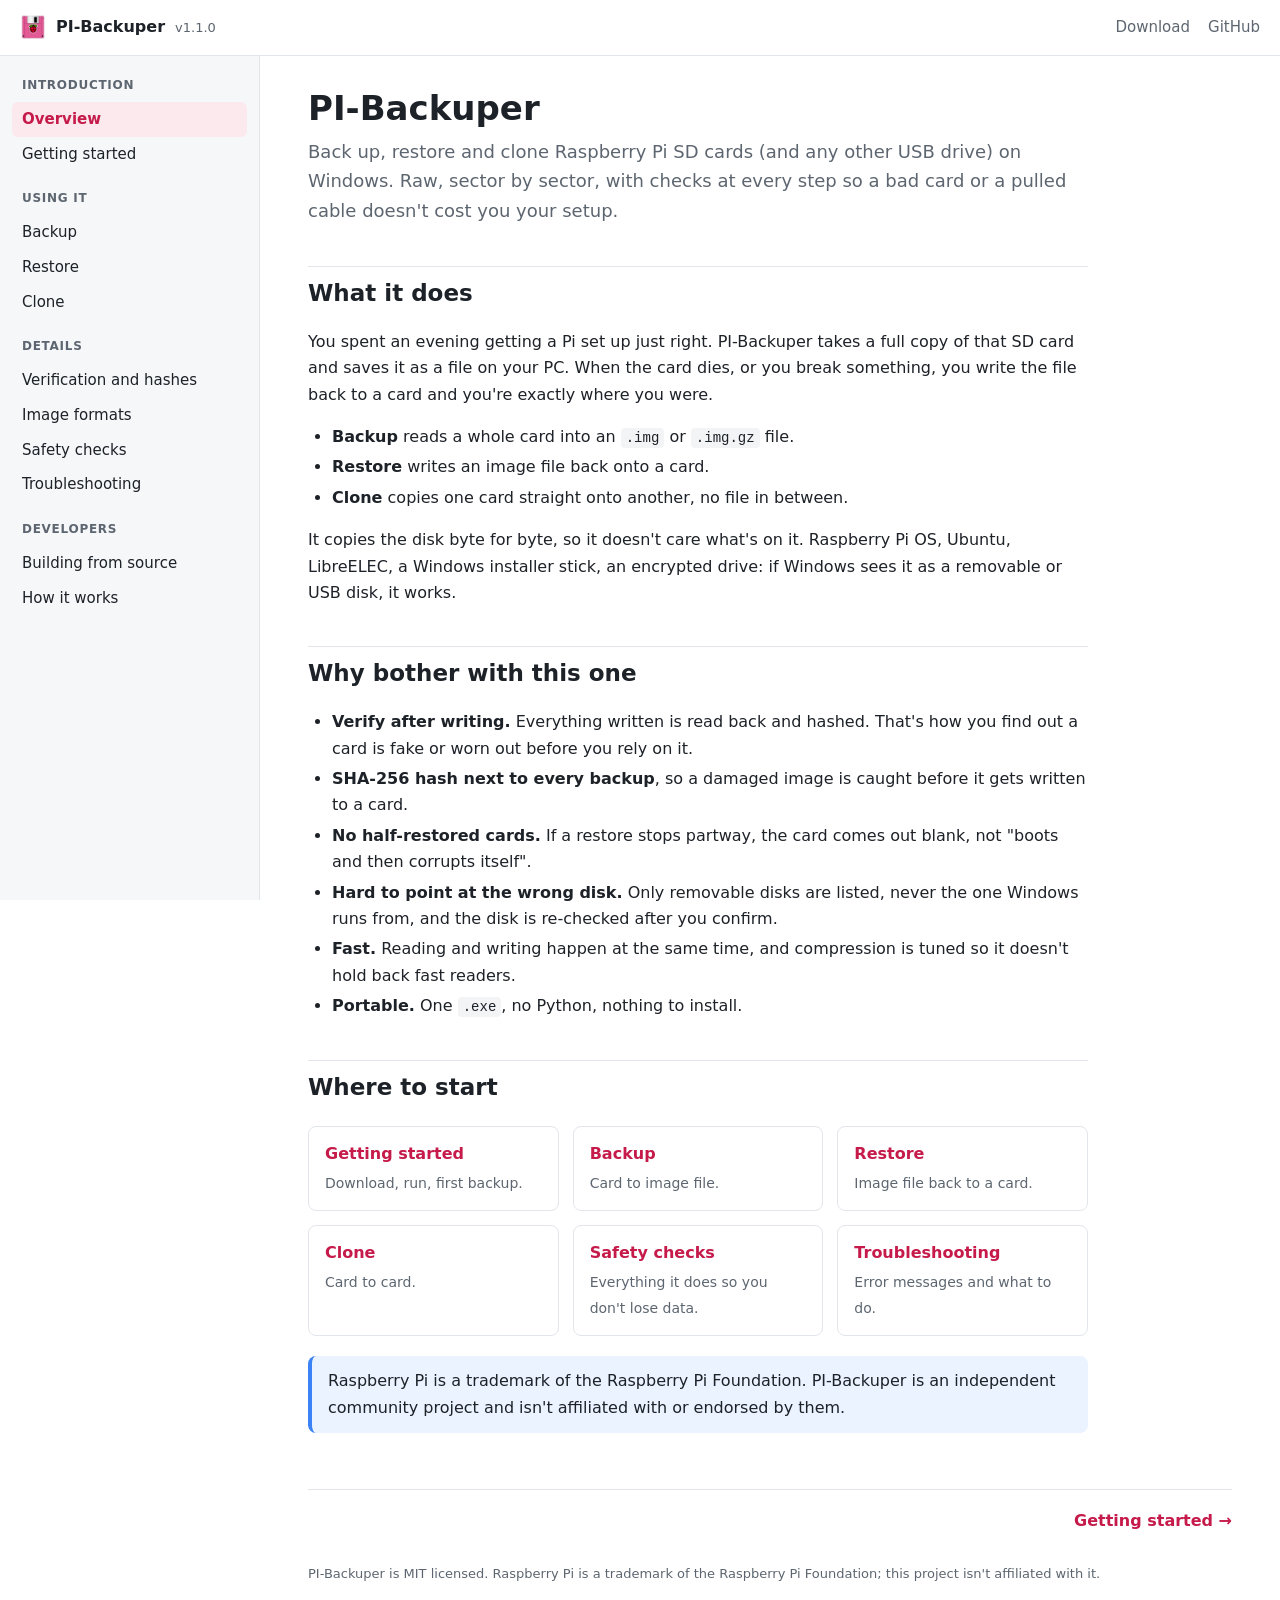
==== docs/index.html @ 6ed3c4c2 "PI-Backuper v1.1.0" ====
<!DOCTYPE html>
<html lang="en">
<head>
<meta charset="utf-8">
<meta name="viewport" content="width=device-width, initial-scale=1">
<title>PI-Backuper</title>
<meta name="description" content="Back up, restore and clone Raspberry Pi SD cards (and any other USB drive) on Windows. Raw, sector by sector, with checks at every step so a bad card or a pulled cable doesn&#x27;t cost you your setup.">
<link rel="icon" href="favicon.ico">
<link rel="stylesheet" href="style.css">
</head>
<body>
<header class="top">
  <button id="menu-btn" aria-label="Menu">&#9776;</button>
  <a class="brand" href="index.html"><img src="favicon.ico" alt="">PI-Backuper <span class="ver">v1.1.0</span></a>
  <div class="links">
    <a href="https://github.com/cfunkz/PI-Backuper/releases">Download</a>
    <a href="https://github.com/cfunkz/PI-Backuper">GitHub</a>
  </div>
</header>
<div class="layout">
<nav class="side">
<h4>Introduction</h4>
<a href="index.html" class="active">Overview</a>
<a href="getting-started.html">Getting started</a>
<h4>Using it</h4>
<a href="backup.html">Backup</a>
<a href="restore.html">Restore</a>
<a href="clone.html">Clone</a>
<h4>Details</h4>
<a href="verification.html">Verification and hashes</a>
<a href="gzip.html">Image formats</a>
<a href="safety.html">Safety checks</a>
<a href="troubleshooting.html">Troubleshooting</a>
<h4>Developers</h4>
<a href="building.html">Building from source</a>
<a href="how-it-works.html">How it works</a>
</nav>
<main>
<article>
<h1>PI-Backuper</h1>
<p class="lead">Back up, restore and clone Raspberry Pi SD cards (and any other USB drive) on Windows. Raw, sector by sector, with checks at every step so a bad card or a pulled cable doesn't cost you your setup.</p>

<h2 id="what-it-does">What it does</h2>
<p>You spent an evening getting a Pi set up just right. PI-Backuper takes a full copy of that SD card and saves it as a file on your PC. When the card dies, or you break something, you write the file back to a card and you're exactly where you were.</p>
<ul>
  <li><strong>Backup</strong> reads a whole card into an <code>.img</code> or <code>.img.gz</code> file.</li>
  <li><strong>Restore</strong> writes an image file back onto a card.</li>
  <li><strong>Clone</strong> copies one card straight onto another, no file in between.</li>
</ul>
<p>It copies the disk byte for byte, so it doesn't care what's on it. Raspberry Pi OS, Ubuntu, LibreELEC, a Windows installer stick, an encrypted drive: if Windows sees it as a removable or USB disk, it works.</p>

<h2 id="why-bother-with-this-one">Why bother with this one</h2>
<ul>
  <li><strong>Verify after writing.</strong> Everything written is read back and hashed. That's how you find out a card is fake or worn out before you rely on it.</li>
  <li><strong>SHA-256 hash next to every backup</strong>, so a damaged image is caught before it gets written to a card.</li>
  <li><strong>No half-restored cards.</strong> If a restore stops partway, the card comes out blank, not "boots and then corrupts itself".</li>
  <li><strong>Hard to point at the wrong disk.</strong> Only removable disks are listed, never the one Windows runs from, and the disk is re-checked after you confirm.</li>
  <li><strong>Fast.</strong> Reading and writing happen at the same time, and compression is tuned so it doesn't hold back fast readers.</li>
  <li><strong>Portable.</strong> One <code>.exe</code>, no Python, nothing to install.</li>
</ul>

<h2 id="where-to-start">Where to start</h2>
<div class="cards">
  <a href="getting-started.html"><strong>Getting started</strong><span>Download, run, first backup.</span></a>
  <a href="backup.html"><strong>Backup</strong><span>Card to image file.</span></a>
  <a href="restore.html"><strong>Restore</strong><span>Image file back to a card.</span></a>
  <a href="clone.html"><strong>Clone</strong><span>Card to card.</span></a>
  <a href="safety.html"><strong>Safety checks</strong><span>Everything it does so you don't lose data.</span></a>
  <a href="troubleshooting.html"><strong>Troubleshooting</strong><span>Error messages and what to do.</span></a>
</div>

<div class="note"><p>Raspberry Pi is a trademark of the Raspberry Pi Foundation. PI-Backuper is an independent community project and isn't affiliated with or endorsed by them.</p></div>

</article>
<div class="pager"><span></span><a href="getting-started.html">Getting started &rarr;</a></div>
<footer>PI-Backuper is MIT licensed. Raspberry Pi is a trademark of the Raspberry Pi Foundation; this project isn't affiliated with it.</footer>
</main>
</div>
<script src="site.js"></script>
</body>
</html>
---- docs/style.css ----
:root {
  --bg: #ffffff;
  --bg-soft: #f6f7f9;
  --text: #1d2228;
  --muted: #5d6670;
  --line: #e2e5e9;
  --accent: #c51a4a;
  --accent-soft: #fbe9ee;
  --code-bg: #f3f4f6;
  --warn-bg: #fff7e0;
  --warn-line: #e5b400;
  --note-bg: #eaf3ff;
  --note-line: #3b82f6;
  --side: 260px;
}
@media (prefers-color-scheme: dark) {
  :root {
    --bg: #15181c;
    --bg-soft: #1b1f24;
    --text: #e3e6ea;
    --muted: #9aa3ad;
    --line: #2c3238;
    --accent: #ff5c86;
    --accent-soft: #3a1f28;
    --code-bg: #22272e;
    --warn-bg: #2f2814;
    --warn-line: #c99a00;
    --note-bg: #16263a;
    --note-line: #4c8fe8;
  }
}

* { box-sizing: border-box; }
html { scroll-padding-top: 70px; }
body {
  margin: 0;
  font: 16px/1.65 system-ui, -apple-system, "Segoe UI", Roboto, sans-serif;
  color: var(--text);
  background: var(--bg);
}
a { color: var(--accent); text-decoration: none; }
a:hover { text-decoration: underline; }

header.top {
  position: sticky; top: 0; z-index: 10;
  display: flex; align-items: center; gap: 12px;
  height: 56px; padding: 0 20px;
  background: var(--bg); border-bottom: 1px solid var(--line);
}
header.top .brand { display: flex; align-items: center; gap: 10px; font-weight: 700; color: var(--text); }
header.top .brand img { width: 26px; height: 26px; }
header.top .brand .ver { font-weight: 400; font-size: 13px; color: var(--muted); }
header.top .links { margin-left: auto; display: flex; gap: 18px; font-size: 15px; }
header.top .links a { color: var(--muted); }
header.top .links a:hover { color: var(--text); }
#menu-btn {
  display: none; border: 1px solid var(--line); background: var(--bg-soft);
  color: var(--text); border-radius: 6px; padding: 4px 10px; font-size: 15px; cursor: pointer;
}

.layout { display: flex; }
nav.side {
  position: sticky; top: 56px; align-self: flex-start;
  width: var(--side); flex-shrink: 0; height: calc(100vh - 56px); overflow-y: auto;
  padding: 20px 12px 40px; border-right: 1px solid var(--line); background: var(--bg-soft);
}
nav.side h4 {
  margin: 18px 10px 6px; font-size: 12px; text-transform: uppercase;
  letter-spacing: .06em; color: var(--muted);
}
nav.side h4:first-child { margin-top: 0; }
nav.side a { display: block; padding: 5px 10px; border-radius: 6px; color: var(--text); font-size: 15px; }
nav.side a:hover { background: var(--line); text-decoration: none; }
nav.side a.active { background: var(--accent-soft); color: var(--accent); font-weight: 600; }

main { flex: 1; min-width: 0; padding: 32px 48px 80px; }
article { max-width: 780px; }
article h1 { font-size: 34px; line-height: 1.2; margin: 0 0 8px; }
article .lead { font-size: 18px; color: var(--muted); margin: 0 0 28px; }
article h2 { font-size: 23px; margin: 40px 0 10px; padding-top: 8px; border-top: 1px solid var(--line); }
article h3 { font-size: 18px; margin: 28px 0 8px; }
article img { max-width: 100%; border: 1px solid var(--line); border-radius: 8px; }
article ul, article ol { padding-left: 24px; }
article li { margin: 4px 0; }

code { font: 14px/1.5 ui-monospace, "Cascadia Code", Consolas, monospace; background: var(--code-bg); padding: 2px 5px; border-radius: 4px; }
pre { background: var(--code-bg); padding: 14px 16px; border-radius: 8px; overflow-x: auto; border: 1px solid var(--line); }
pre code { background: none; padding: 0; }

table { width: 100%; border-collapse: collapse; margin: 16px 0; font-size: 15px; }
th, td { text-align: left; padding: 8px 10px; border-bottom: 1px solid var(--line); vertical-align: top; }
th { background: var(--bg-soft); }

.box, .warn, .note { padding: 12px 16px; border-radius: 8px; margin: 18px 0; border-left: 4px solid; }
.box p:first-child, .warn p:first-child, .note p:first-child { margin-top: 0; }
.box p:last-child, .warn p:last-child, .note p:last-child { margin-bottom: 0; }
.warn { background: var(--warn-bg); border-color: var(--warn-line); }
.note { background: var(--note-bg); border-color: var(--note-line); }

.cards { display: grid; grid-template-columns: repeat(auto-fill, minmax(220px, 1fr)); gap: 14px; margin: 20px 0; }
.cards a { display: block; padding: 14px 16px; border: 1px solid var(--line); border-radius: 8px; color: var(--text); }
.cards a:hover { border-color: var(--accent); text-decoration: none; }
.cards a strong { display: block; color: var(--accent); margin-bottom: 2px; }
.cards a span { font-size: 14px; color: var(--muted); }

.pager { display: flex; justify-content: space-between; gap: 12px; margin-top: 56px; padding-top: 18px; border-top: 1px solid var(--line); }
.pager a { font-weight: 600; }
footer { margin-top: 28px; font-size: 13px; color: var(--muted); }

@media (max-width: 860px) {
  #menu-btn { display: block; }
  header.top .links { display: none; }
  nav.side {
    position: fixed; left: 0; top: 56px; z-index: 9;
    transform: translateX(-100%); transition: transform .2s;
    box-shadow: 2px 0 12px rgba(0,0,0,.15);
  }
  nav.side.open { transform: none; }
  main { padding: 24px 18px 60px; }
  article h1 { font-size: 28px; }
}
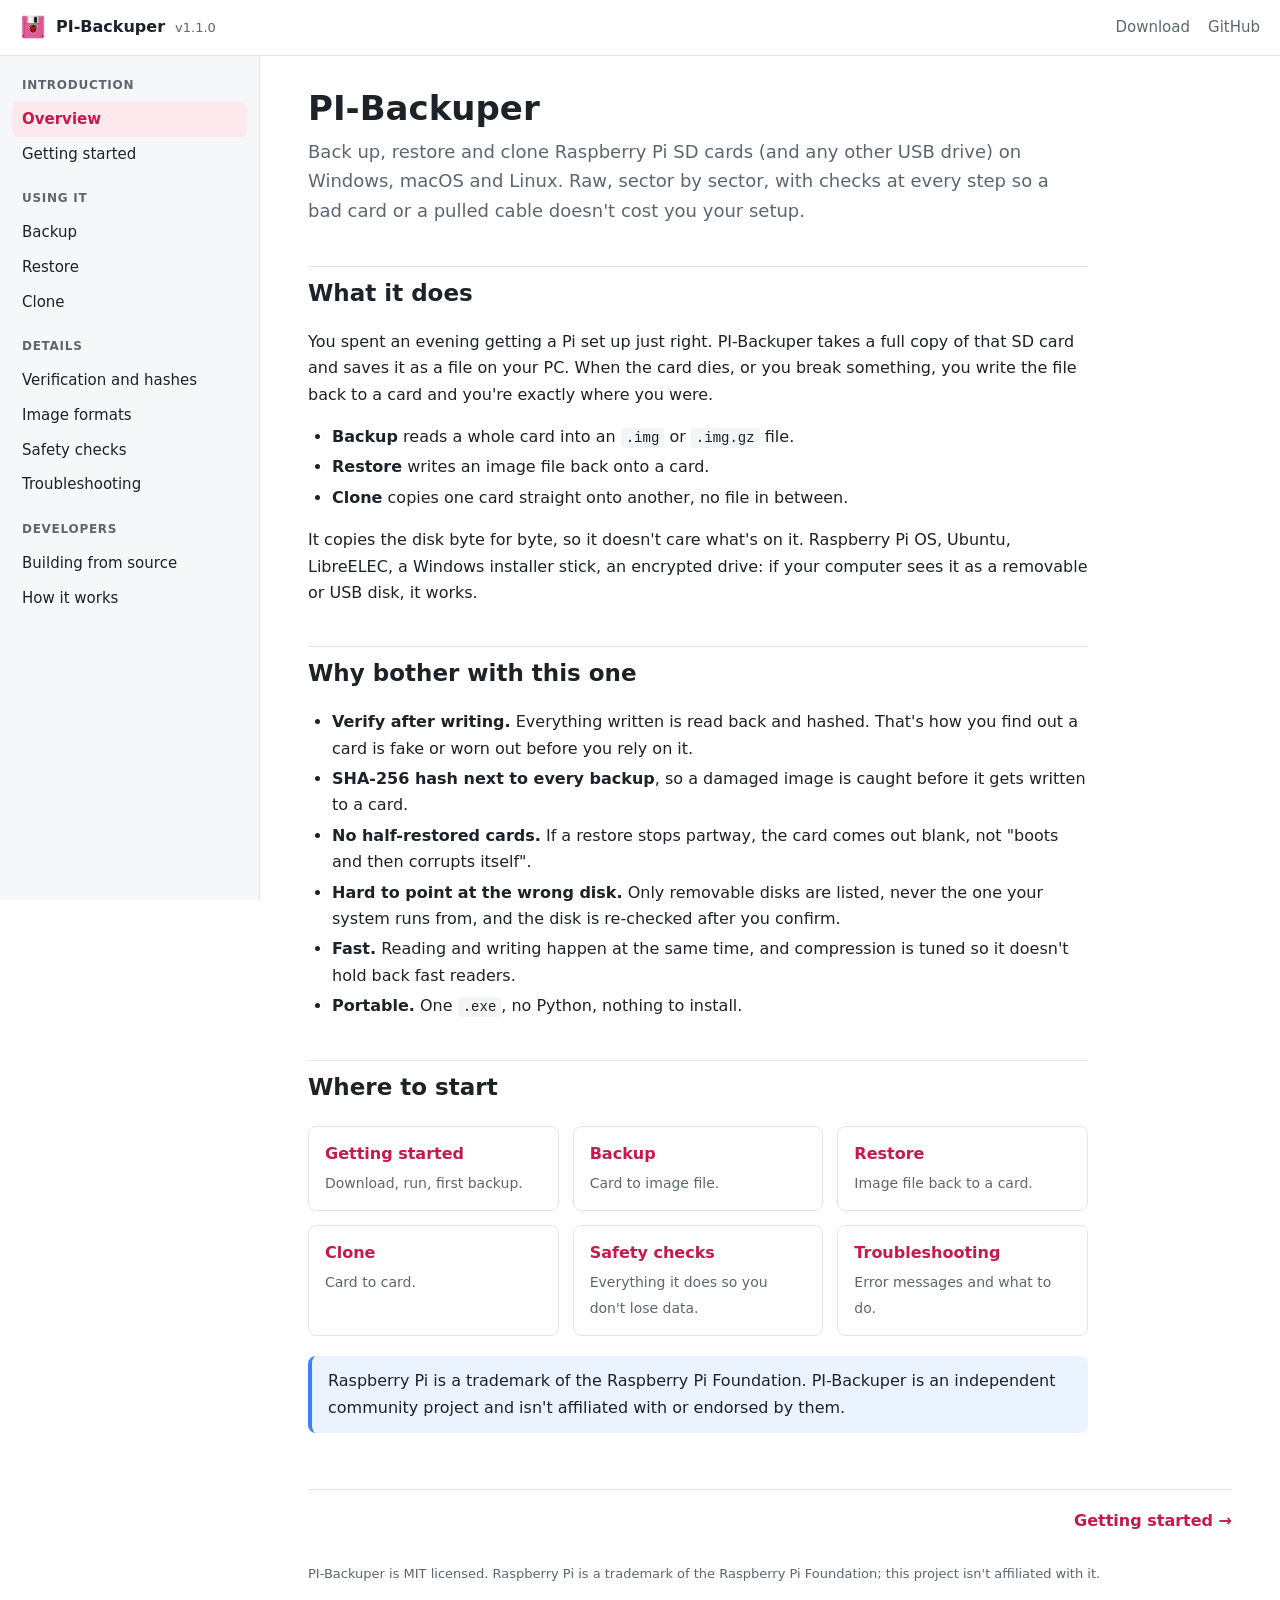
==== commit 8f356fab: "Run on macOS and Linux, and build releases for all three with GitHub Actions The disk code moves int" ====
--- a/docs/index.html
+++ b/docs/index.html
@@ -4,7 +4,7 @@
 <meta charset="utf-8">
 <meta name="viewport" content="width=device-width, initial-scale=1">
 <title>PI-Backuper</title>
-<meta name="description" content="Back up, restore and clone Raspberry Pi SD cards (and any other USB drive) on Windows. Raw, sector by sector, with checks at every step so a bad card or a pulled cable doesn&#x27;t cost you your setup.">
+<meta name="description" content="Back up, restore and clone Raspberry Pi SD cards (and any other USB drive) on Windows, macOS and Linux. Raw, sector by sector, with checks at every step so a bad card or a pulled cable doesn&#x27;t cost you your setup.">
 <link rel="icon" href="favicon.ico">
 <link rel="stylesheet" href="style.css">
 </head>
@@ -38,7 +38,7 @@
 <main>
 <article>
 <h1>PI-Backuper</h1>
-<p class="lead">Back up, restore and clone Raspberry Pi SD cards (and any other USB drive) on Windows. Raw, sector by sector, with checks at every step so a bad card or a pulled cable doesn't cost you your setup.</p>
+<p class="lead">Back up, restore and clone Raspberry Pi SD cards (and any other USB drive) on Windows, macOS and Linux. Raw, sector by sector, with checks at every step so a bad card or a pulled cable doesn't cost you your setup.</p>
 
 <h2 id="what-it-does">What it does</h2>
 <p>You spent an evening getting a Pi set up just right. PI-Backuper takes a full copy of that SD card and saves it as a file on your PC. When the card dies, or you break something, you write the file back to a card and you're exactly where you were.</p>
@@ -47,14 +47,14 @@
   <li><strong>Restore</strong> writes an image file back onto a card.</li>
   <li><strong>Clone</strong> copies one card straight onto another, no file in between.</li>
 </ul>
-<p>It copies the disk byte for byte, so it doesn't care what's on it. Raspberry Pi OS, Ubuntu, LibreELEC, a Windows installer stick, an encrypted drive: if Windows sees it as a removable or USB disk, it works.</p>
+<p>It copies the disk byte for byte, so it doesn't care what's on it. Raspberry Pi OS, Ubuntu, LibreELEC, a Windows installer stick, an encrypted drive: if your computer sees it as a removable or USB disk, it works.</p>
 
 <h2 id="why-bother-with-this-one">Why bother with this one</h2>
 <ul>
   <li><strong>Verify after writing.</strong> Everything written is read back and hashed. That's how you find out a card is fake or worn out before you rely on it.</li>
   <li><strong>SHA-256 hash next to every backup</strong>, so a damaged image is caught before it gets written to a card.</li>
   <li><strong>No half-restored cards.</strong> If a restore stops partway, the card comes out blank, not "boots and then corrupts itself".</li>
-  <li><strong>Hard to point at the wrong disk.</strong> Only removable disks are listed, never the one Windows runs from, and the disk is re-checked after you confirm.</li>
+  <li><strong>Hard to point at the wrong disk.</strong> Only removable disks are listed, never the one your system runs from, and the disk is re-checked after you confirm.</li>
   <li><strong>Fast.</strong> Reading and writing happen at the same time, and compression is tuned so it doesn't hold back fast readers.</li>
   <li><strong>Portable.</strong> One <code>.exe</code>, no Python, nothing to install.</li>
 </ul>
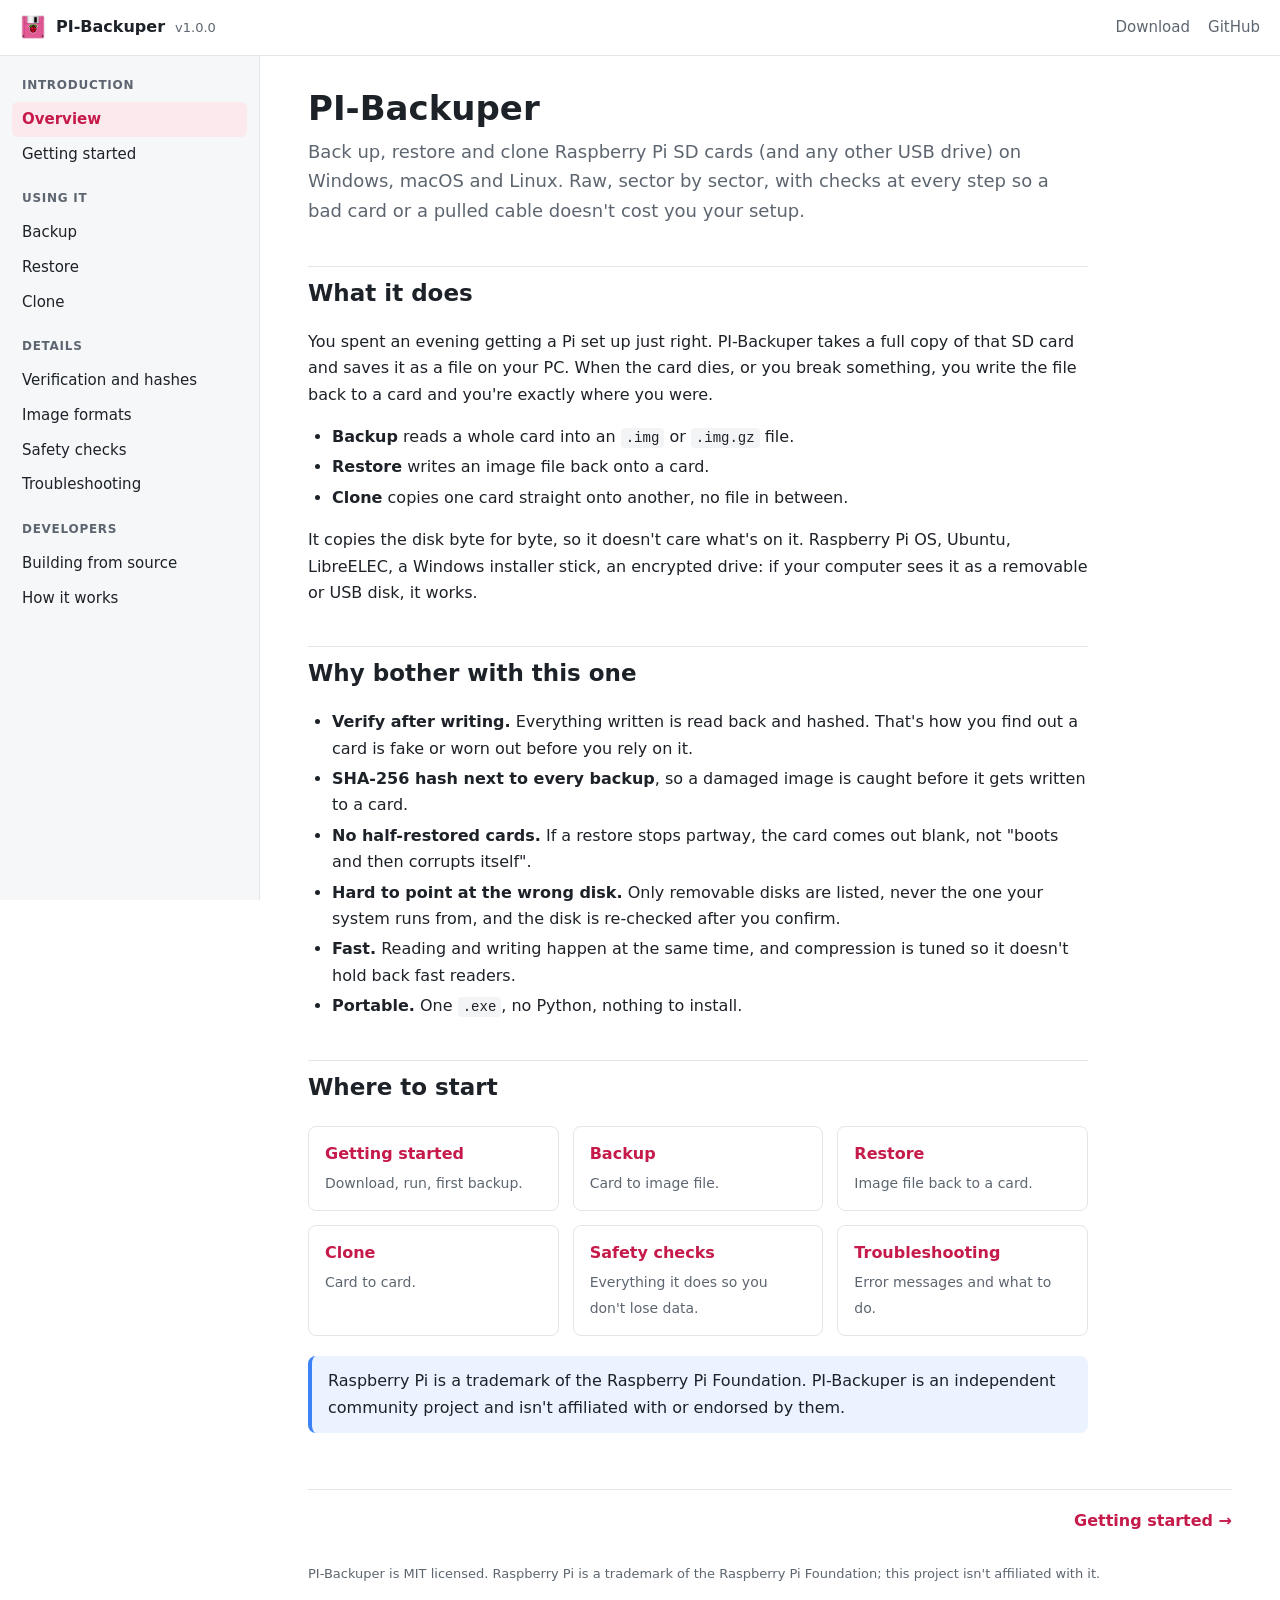
==== commit 487a5b1a: "PI-Backuper 1.0.0" ====
--- a/docs/index.html
+++ b/docs/index.html
@@ -11,7 +11,7 @@
 <body>
 <header class="top">
   <button id="menu-btn" aria-label="Menu">&#9776;</button>
-  <a class="brand" href="index.html"><img src="favicon.ico" alt="">PI-Backuper <span class="ver">v1.1.0</span></a>
+  <a class="brand" href="index.html"><img src="favicon.ico" alt="">PI-Backuper <span class="ver">v1.0.0</span></a>
   <div class="links">
     <a href="https://github.com/cfunkz/PI-Backuper/releases">Download</a>
     <a href="https://github.com/cfunkz/PI-Backuper">GitHub</a>
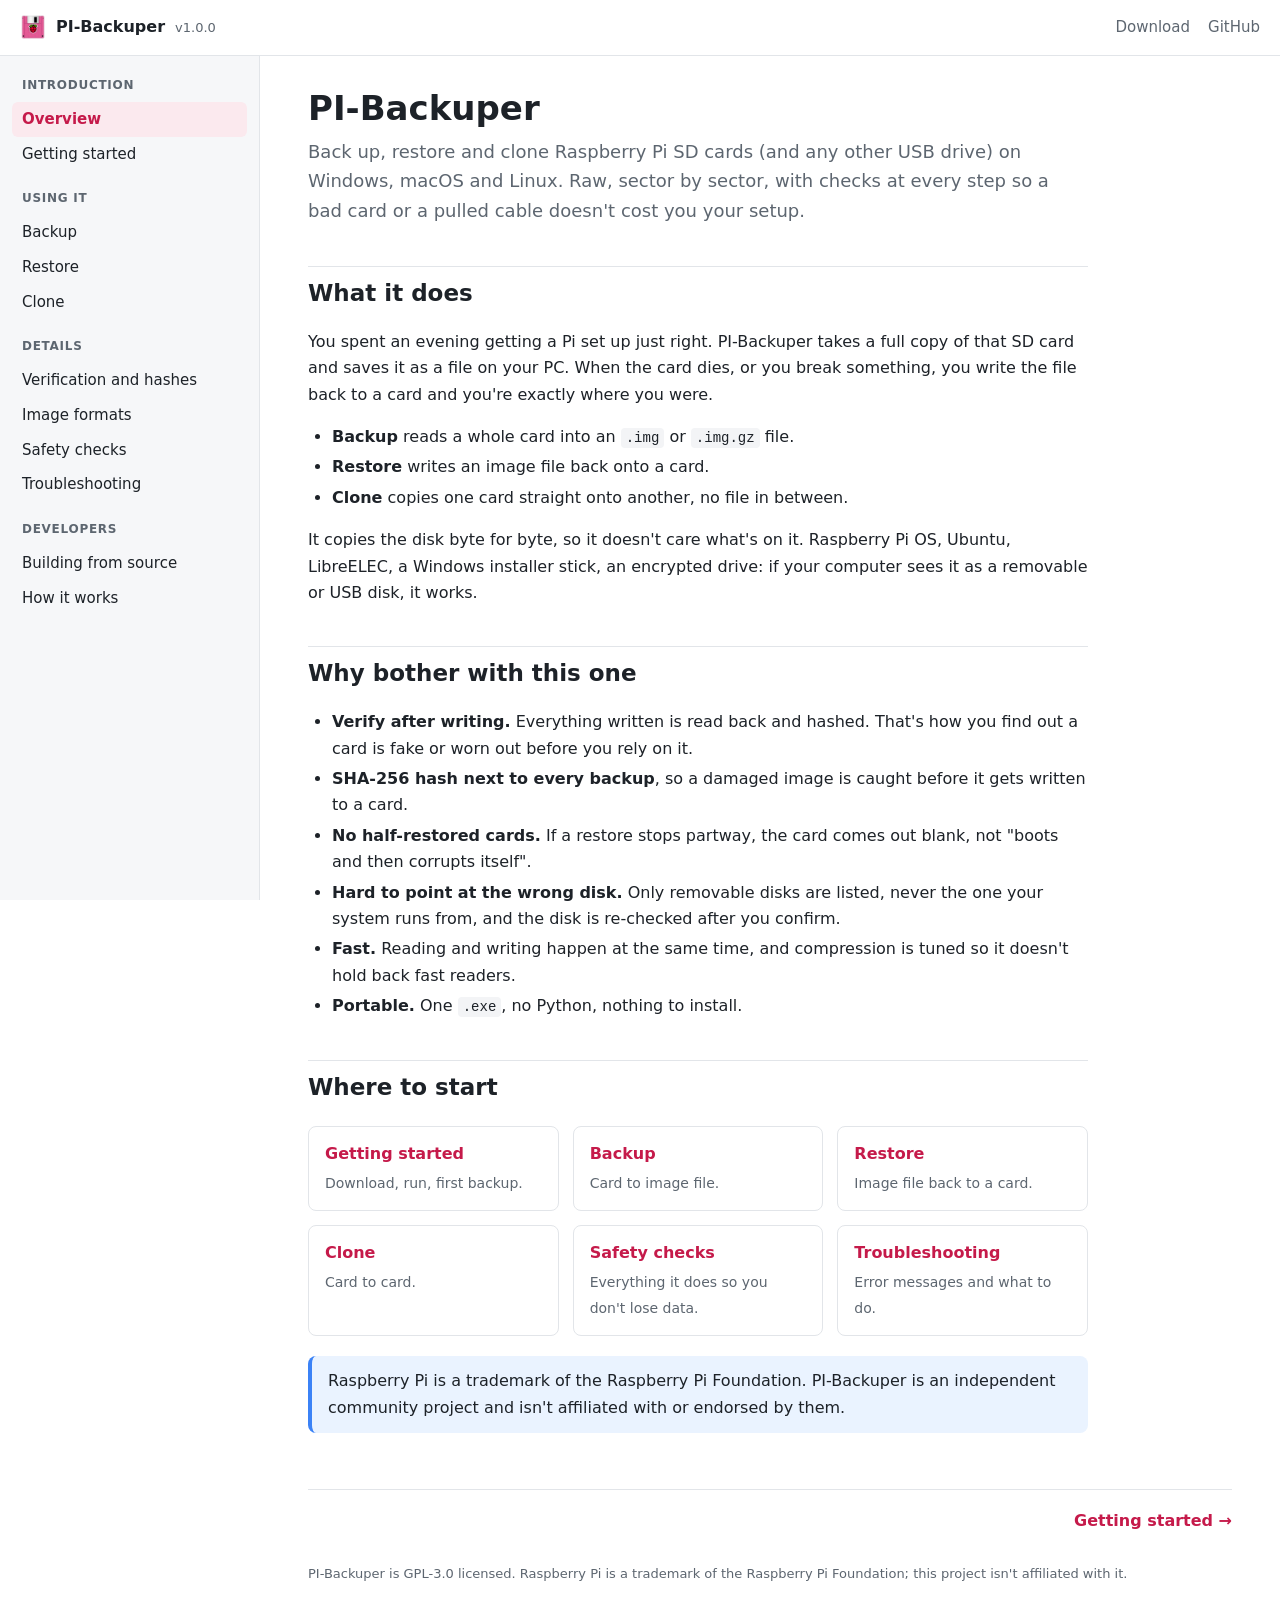
==== commit 900aa0c6: "Change license from MIT to GPL-3.0 in footer" ====
--- a/docs/index.html
+++ b/docs/index.html
@@ -73,7 +73,7 @@
 
 </article>
 <div class="pager"><span></span><a href="getting-started.html">Getting started &rarr;</a></div>
-<footer>PI-Backuper is MIT licensed. Raspberry Pi is a trademark of the Raspberry Pi Foundation; this project isn't affiliated with it.</footer>
+<footer>PI-Backuper is GPL-3.0 licensed. Raspberry Pi is a trademark of the Raspberry Pi Foundation; this project isn't affiliated with it.</footer>
 </main>
 </div>
 <script src="site.js"></script>
